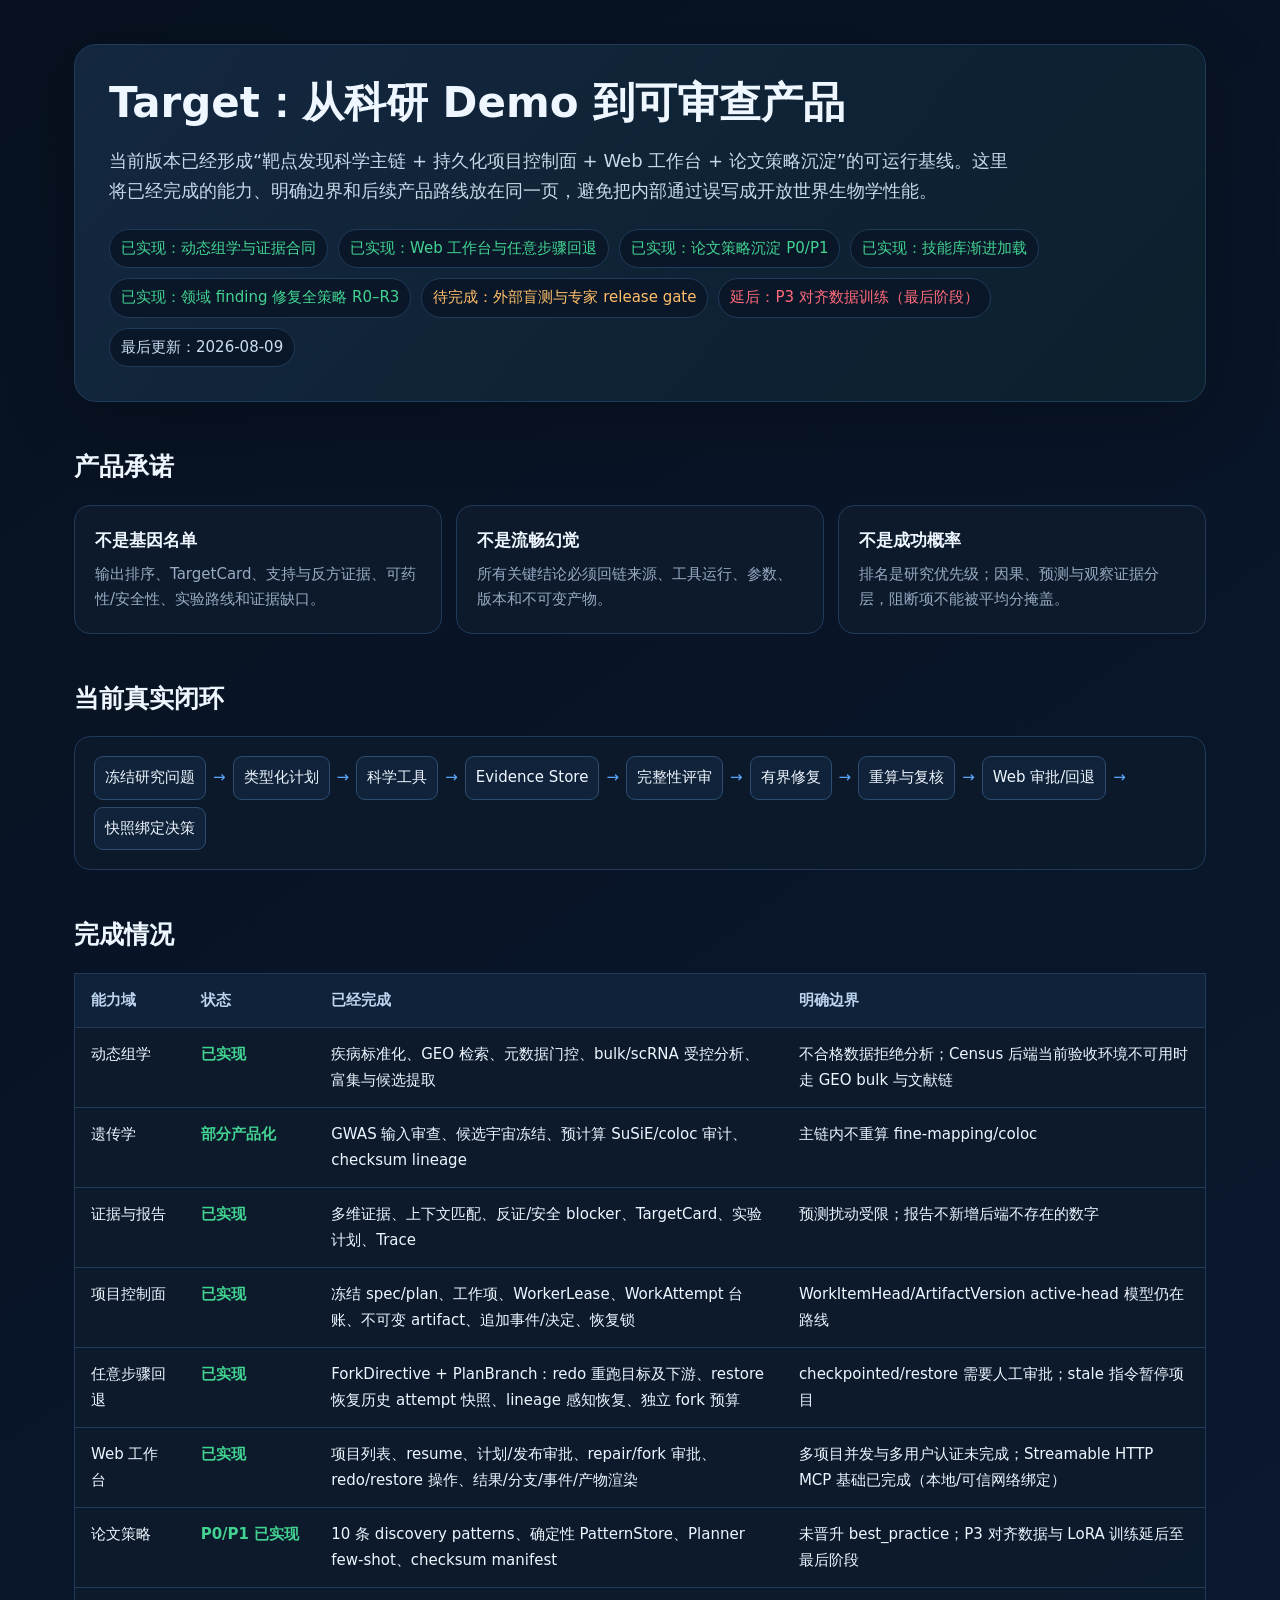
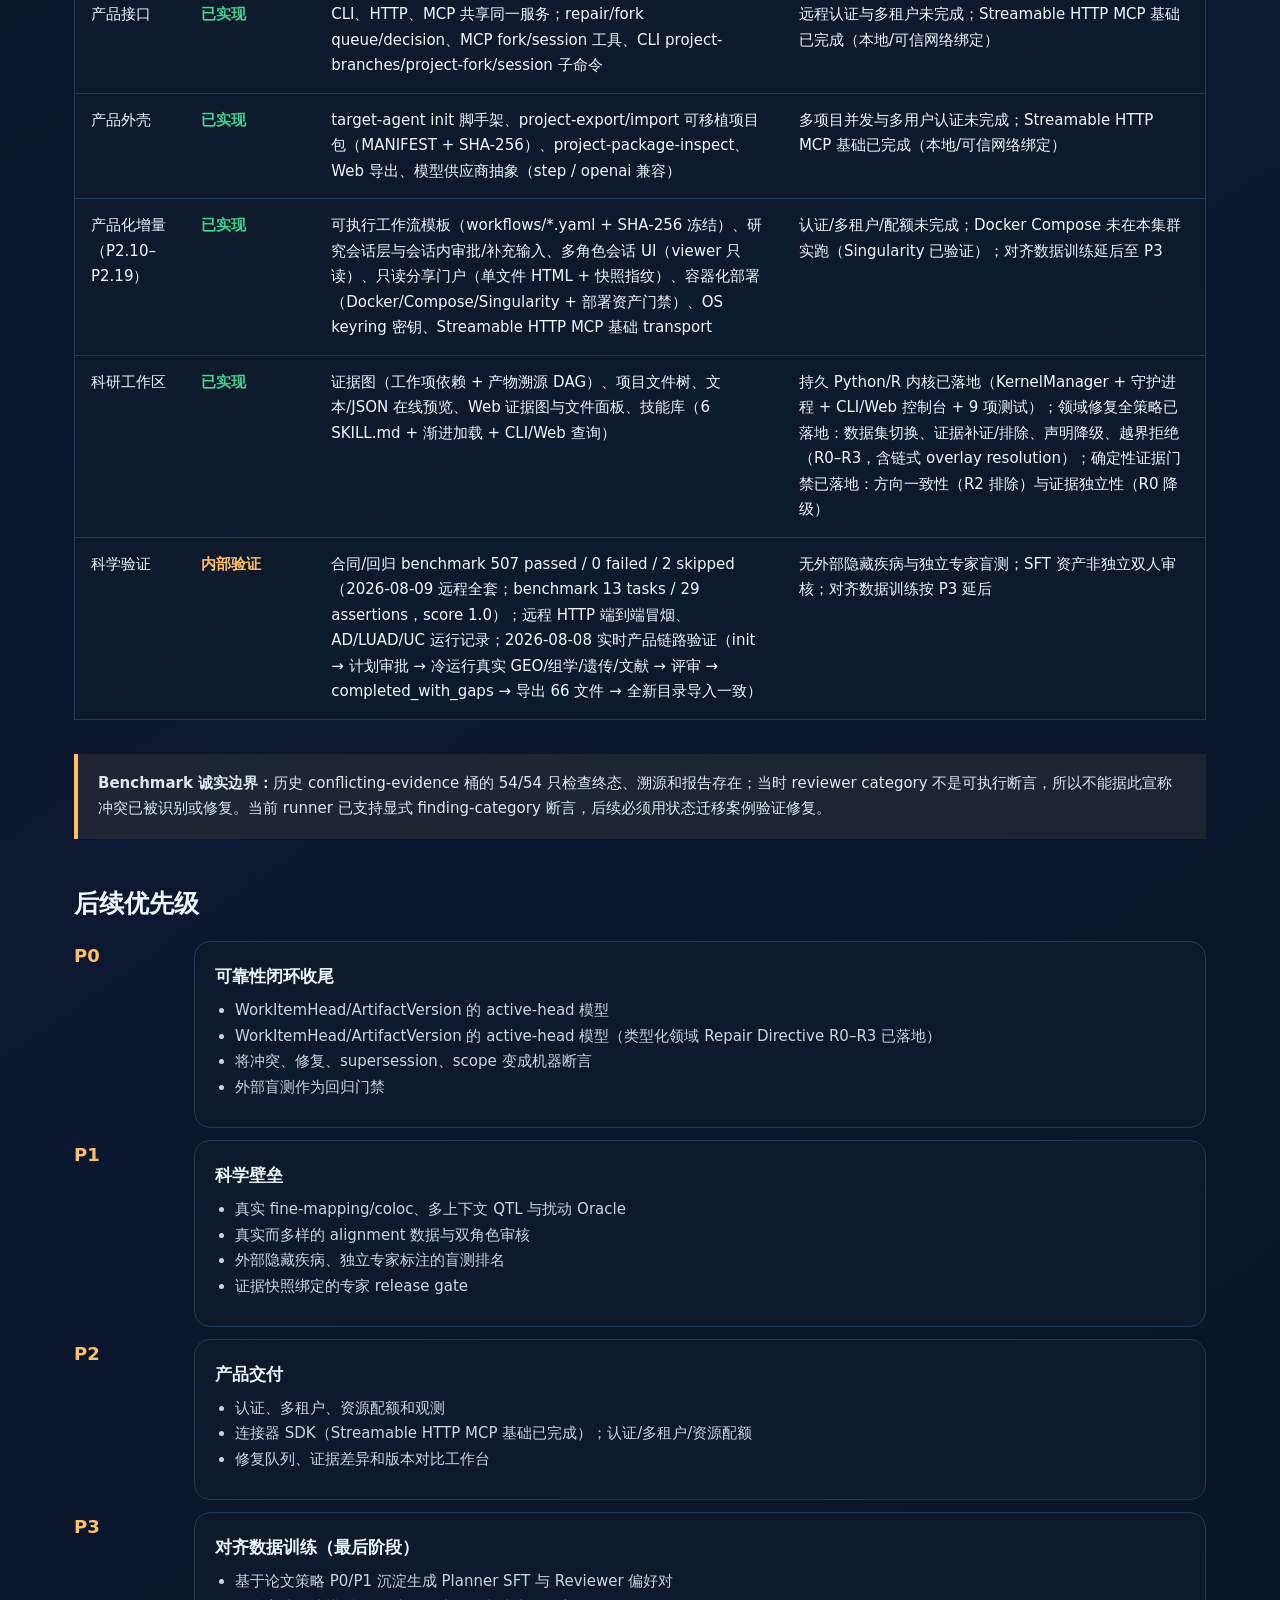
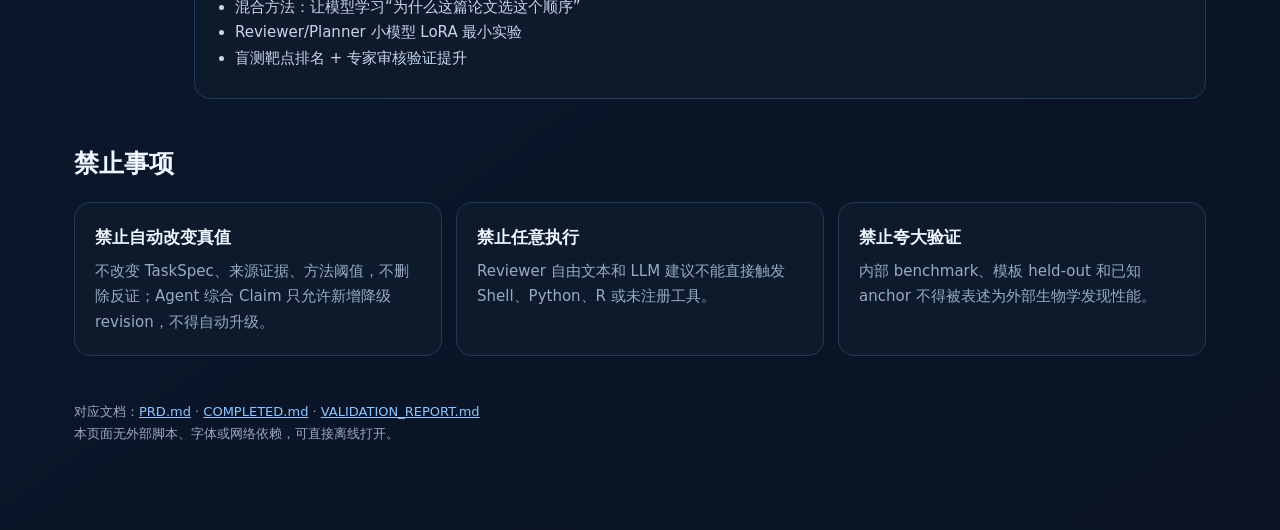
==== product_status.html @ 2c4bc769 "audit: reliability/security/product/scientific fixes, full suite green, benchmark refresh - contract" ====
<!doctype html>
<html lang="zh-CN">
<head>
  <meta charset="utf-8">
  <meta name="viewport" content="width=device-width,initial-scale=1">
  <title>Target 产品状态与后续 PRD</title>
  <style>
    :root{--bg:#07111f;--panel:#0d1b2d;--panel2:#11233a;--text:#eef6ff;--muted:#98abc3;--line:#203a59;--blue:#5da9ff;--green:#42d392;--amber:#ffbf69;--red:#ff6b7a;--max:1180px}
    *{box-sizing:border-box} body{margin:0;background:linear-gradient(145deg,#07111f 0%,#0b1830 55%,#091322 100%);color:var(--text);font:15px/1.7 system-ui,-apple-system,"Segoe UI","Microsoft YaHei",sans-serif}
    a{color:#8ec5ff}.wrap{max-width:var(--max);margin:auto;padding:44px 24px 72px}.hero{padding:34px;border:1px solid var(--line);border-radius:22px;background:linear-gradient(135deg,rgba(93,169,255,.14),rgba(66,211,146,.06));box-shadow:0 18px 70px rgba(0,0,0,.22)}
    h1{font-size:42px;line-height:1.16;margin:0 0 12px}h2{font-size:25px;margin:44px 0 16px}h3{font-size:17px;margin:0 0 7px}.lead{font-size:18px;color:#c8d8ea;max-width:900px}.badges{display:flex;gap:10px;flex-wrap:wrap;margin-top:22px}.badge{padding:6px 11px;border-radius:999px;border:1px solid var(--line);background:#0a1728;color:#caddf3}.ok{color:var(--green)}.next{color:var(--amber)}.stop{color:var(--red)}
    .grid{display:grid;grid-template-columns:repeat(3,1fr);gap:14px}.card{background:rgba(13,27,45,.9);border:1px solid var(--line);border-radius:16px;padding:20px}.card p{color:var(--muted);margin:5px 0 0}.wide{grid-column:span 2}.matrix{width:100%;border-collapse:collapse;background:rgba(13,27,45,.9);border:1px solid var(--line)}th,td{padding:14px 16px;text-align:left;border-bottom:1px solid var(--line);vertical-align:top}th{color:#bcd4ee;background:#102239}.state{font-weight:700;white-space:nowrap}.flow{display:flex;gap:7px;flex-wrap:wrap;align-items:center;padding:19px;border:1px solid var(--line);border-radius:16px;background:#0b192a}.node{padding:8px 10px;border-radius:9px;background:var(--panel2);border:1px solid #2c4d70}.arrow{color:var(--blue)}
    .road{display:grid;grid-template-columns:100px 1fr;gap:12px 20px}.priority{font-weight:800;font-size:18px;color:var(--amber)}ul{margin:7px 0;padding-left:20px;color:#c6d6e8}.note{margin-top:34px;padding:17px 20px;border-left:4px solid var(--amber);background:rgba(255,191,105,.08);color:#dce7f3}.footer{margin-top:45px;color:var(--muted);font-size:13px}
    @media(max-width:800px){h1{font-size:32px}.grid{grid-template-columns:1fr}.wide{grid-column:auto}.road{grid-template-columns:1fr}.matrix{font-size:13px}th,td{padding:10px}}
  </style>
</head>
<body><main class="wrap">
  <section class="hero">
    <h1>Target：从科研 Demo 到可审查产品</h1>
    <p class="lead">当前版本已经形成“靶点发现科学主链 + 持久化项目控制面 + Web 工作台 + 论文策略沉淀”的可运行基线。这里将已经完成的能力、明确边界和后续产品路线放在同一页，避免把内部通过误写成开放世界生物学性能。</p>
    <div class="badges"><span class="badge ok">已实现：动态组学与证据合同</span><span class="badge ok">已实现：Web 工作台与任意步骤回退</span><span class="badge ok">已实现：论文策略沉淀 P0/P1</span><span class="badge ok">已实现：技能库渐进加载</span><span class="badge ok">已实现：领域 finding 修复全策略 R0–R3</span><span class="badge next">待完成：外部盲测与专家 release gate</span><span class="badge stop">延后：P3 对齐数据训练（最后阶段）</span><span class="badge">最后更新：2026-08-09</span></div>
  </section>

  <h2>产品承诺</h2>
  <div class="grid">
    <article class="card"><h3>不是基因名单</h3><p>输出排序、TargetCard、支持与反方证据、可药性/安全性、实验路线和证据缺口。</p></article>
    <article class="card"><h3>不是流畅幻觉</h3><p>所有关键结论必须回链来源、工具运行、参数、版本和不可变产物。</p></article>
    <article class="card"><h3>不是成功概率</h3><p>排名是研究优先级；因果、预测与观察证据分层，阻断项不能被平均分掩盖。</p></article>
  </div>

  <h2>当前真实闭环</h2>
  <div class="flow"><span class="node">冻结研究问题</span><span class="arrow">→</span><span class="node">类型化计划</span><span class="arrow">→</span><span class="node">科学工具</span><span class="arrow">→</span><span class="node">Evidence Store</span><span class="arrow">→</span><span class="node">完整性评审</span><span class="arrow">→</span><span class="node">有界修复</span><span class="arrow">→</span><span class="node">重算与复核</span><span class="arrow">→</span><span class="node">Web 审批/回退</span><span class="arrow">→</span><span class="node">快照绑定决策</span></div>

  <h2>完成情况</h2>
  <table class="matrix"><thead><tr><th>能力域</th><th>状态</th><th>已经完成</th><th>明确边界</th></tr></thead><tbody>
    <tr><td>动态组学</td><td class="state ok">已实现</td><td>疾病标准化、GEO 检索、元数据门控、bulk/scRNA 受控分析、富集与候选提取</td><td>不合格数据拒绝分析；Census 后端当前验收环境不可用时走 GEO bulk 与文献链</td></tr>
    <tr><td>遗传学</td><td class="state ok">部分产品化</td><td>GWAS 输入审查、候选宇宙冻结、预计算 SuSiE/coloc 审计、checksum lineage</td><td>主链内不重算 fine-mapping/coloc</td></tr>
    <tr><td>证据与报告</td><td class="state ok">已实现</td><td>多维证据、上下文匹配、反证/安全 blocker、TargetCard、实验计划、Trace</td><td>预测扰动受限；报告不新增后端不存在的数字</td></tr>
    <tr><td>项目控制面</td><td class="state ok">已实现</td><td>冻结 spec/plan、工作项、WorkerLease、WorkAttempt 台账、不可变 artifact、追加事件/决定、恢复锁</td><td>WorkItemHead/ArtifactVersion active-head 模型仍在路线</td></tr>
    <tr><td>任意步骤回退</td><td class="state ok">已实现</td><td>ForkDirective + PlanBranch：redo 重跑目标及下游、restore 恢复历史 attempt 快照、lineage 感知恢复、独立 fork 预算</td><td>checkpointed/restore 需要人工审批；stale 指令暂停项目</td></tr>
    <tr><td>Web 工作台</td><td class="state ok">已实现</td><td>项目列表、resume、计划/发布审批、repair/fork 审批、redo/restore 操作、结果/分支/事件/产物渲染</td><td>多项目并发与多用户认证未完成；Streamable HTTP MCP 基础已完成（本地/可信网络绑定）</td></tr>
    <tr><td>论文策略</td><td class="state ok">P0/P1 已实现</td><td>10 条 discovery patterns、确定性 PatternStore、Planner few-shot、checksum manifest</td><td>未晋升 best_practice；P3 对齐数据与 LoRA 训练延后至最后阶段</td></tr>
    <tr><td>产品接口</td><td class="state ok">已实现</td><td>CLI、HTTP、MCP 共享同一服务；repair/fork queue/decision、MCP fork/session 工具、CLI project-branches/project-fork/session 子命令</td><td>远程认证与多租户未完成；Streamable HTTP MCP 基础已完成（本地/可信网络绑定）</td></tr>
    <tr><td>产品外壳</td><td class="state ok">已实现</td><td>target-agent init 脚手架、project-export/import 可移植项目包（MANIFEST + SHA-256）、project-package-inspect、Web 导出、模型供应商抽象（step / openai 兼容）</td><td>多项目并发与多用户认证未完成；Streamable HTTP MCP 基础已完成（本地/可信网络绑定）</td></tr>
    <tr><td>产品化增量（P2.10–P2.19）</td><td class="state ok">已实现</td><td>可执行工作流模板（workflows/*.yaml + SHA-256 冻结）、研究会话层与会话内审批/补充输入、多角色会话 UI（viewer 只读）、只读分享门户（单文件 HTML + 快照指纹）、容器化部署（Docker/Compose/Singularity + 部署资产门禁）、OS keyring 密钥、Streamable HTTP MCP 基础 transport</td><td>认证/多租户/配额未完成；Docker Compose 未在本集群实跑（Singularity 已验证）；对齐数据训练延后至 P3</td></tr>
    <tr><td>科研工作区</td><td class="state ok">已实现</td><td>证据图（工作项依赖 + 产物溯源 DAG）、项目文件树、文本/JSON 在线预览、Web 证据图与文件面板、技能库（6 SKILL.md + 渐进加载 + CLI/Web 查询）</td><td>持久 Python/R 内核已落地（KernelManager + 守护进程 + CLI/Web 控制台 + 9 项测试）；领域修复全策略已落地：数据集切换、证据补证/排除、声明降级、越界拒绝（R0–R3，含链式 overlay resolution）；确定性证据门禁已落地：方向一致性（R2 排除）与证据独立性（R0 降级）</td></tr>
    <tr><td>科学验证</td><td class="state next">内部验证</td><td>合同/回归 benchmark 507 passed / 0 failed / 2 skipped（2026-08-09 远程全套；benchmark 13 tasks / 29 assertions，score 1.0）；远程 HTTP 端到端冒烟、AD/LUAD/UC 运行记录；2026-08-08 实时产品链路验证（init → 计划审批 → 冷运行真实 GEO/组学/遗传/文献 → 评审 → completed_with_gaps → 导出 66 文件 → 全新目录导入一致）</td><td>无外部隐藏疾病与独立专家盲测；SFT 资产非独立双人审核；对齐数据训练按 P3 延后</td></tr>
  </tbody></table>

  <div class="note"><strong>Benchmark 诚实边界：</strong>历史 conflicting-evidence 桶的 54/54 只检查终态、溯源和报告存在；当时 reviewer category 不是可执行断言，所以不能据此宣称冲突已被识别或修复。当前 runner 已支持显式 finding-category 断言，后续必须用状态迁移案例验证修复。</div>

  <h2>后续优先级</h2>
  <div class="road">
    <div class="priority">P0</div><div class="card"><h3>可靠性闭环收尾</h3><ul><li>WorkItemHead/ArtifactVersion 的 active-head 模型</li><li>WorkItemHead/ArtifactVersion 的 active-head 模型（类型化领域 Repair Directive R0–R3 已落地）</li><li>将冲突、修复、supersession、scope 变成机器断言</li><li>外部盲测作为回归门禁</li></ul></div>
    <div class="priority">P1</div><div class="card"><h3>科学壁垒</h3><ul><li>真实 fine-mapping/coloc、多上下文 QTL 与扰动 Oracle</li><li>真实而多样的 alignment 数据与双角色审核</li><li>外部隐藏疾病、独立专家标注的盲测排名</li><li>证据快照绑定的专家 release gate</li></ul></div>
    <div class="priority">P2</div><div class="card"><h3>产品交付</h3><ul><li>认证、多租户、资源配额和观测</li><li>连接器 SDK（Streamable HTTP MCP 基础已完成）；认证/多租户/资源配额</li><li>修复队列、证据差异和版本对比工作台</li></ul></div>
    <div class="priority">P3</div><div class="card"><h3>对齐数据训练（最后阶段）</h3><ul><li>基于论文策略 P0/P1 沉淀生成 Planner SFT 与 Reviewer 偏好对</li><li>混合方法：让模型学习“为什么这篇论文选这个顺序”</li><li>Reviewer/Planner 小模型 LoRA 最小实验</li><li>盲测靶点排名 + 专家审核验证提升</li></ul></div>
  </div>

  <h2>禁止事项</h2>
  <div class="grid"><article class="card"><h3>禁止自动改变真值</h3><p>不改变 TaskSpec、来源证据、方法阈值，不删除反证；Agent 综合 Claim 只允许新增降级 revision，不得自动升级。</p></article><article class="card"><h3>禁止任意执行</h3><p>Reviewer 自由文本和 LLM 建议不能直接触发 Shell、Python、R 或未注册工具。</p></article><article class="card"><h3>禁止夸大验证</h3><p>内部 benchmark、模板 held-out 和已知 anchor 不得被表述为外部生物学发现性能。</p></article></div>

  <p class="footer">对应文档：<a href="PRD.md">PRD.md</a> · <a href="COMPLETED.md">COMPLETED.md</a> · <a href="docs/VALIDATION_REPORT.md">VALIDATION_REPORT.md</a><br>本页面无外部脚本、字体或网络依赖，可直接离线打开。</p>
</main></body></html>
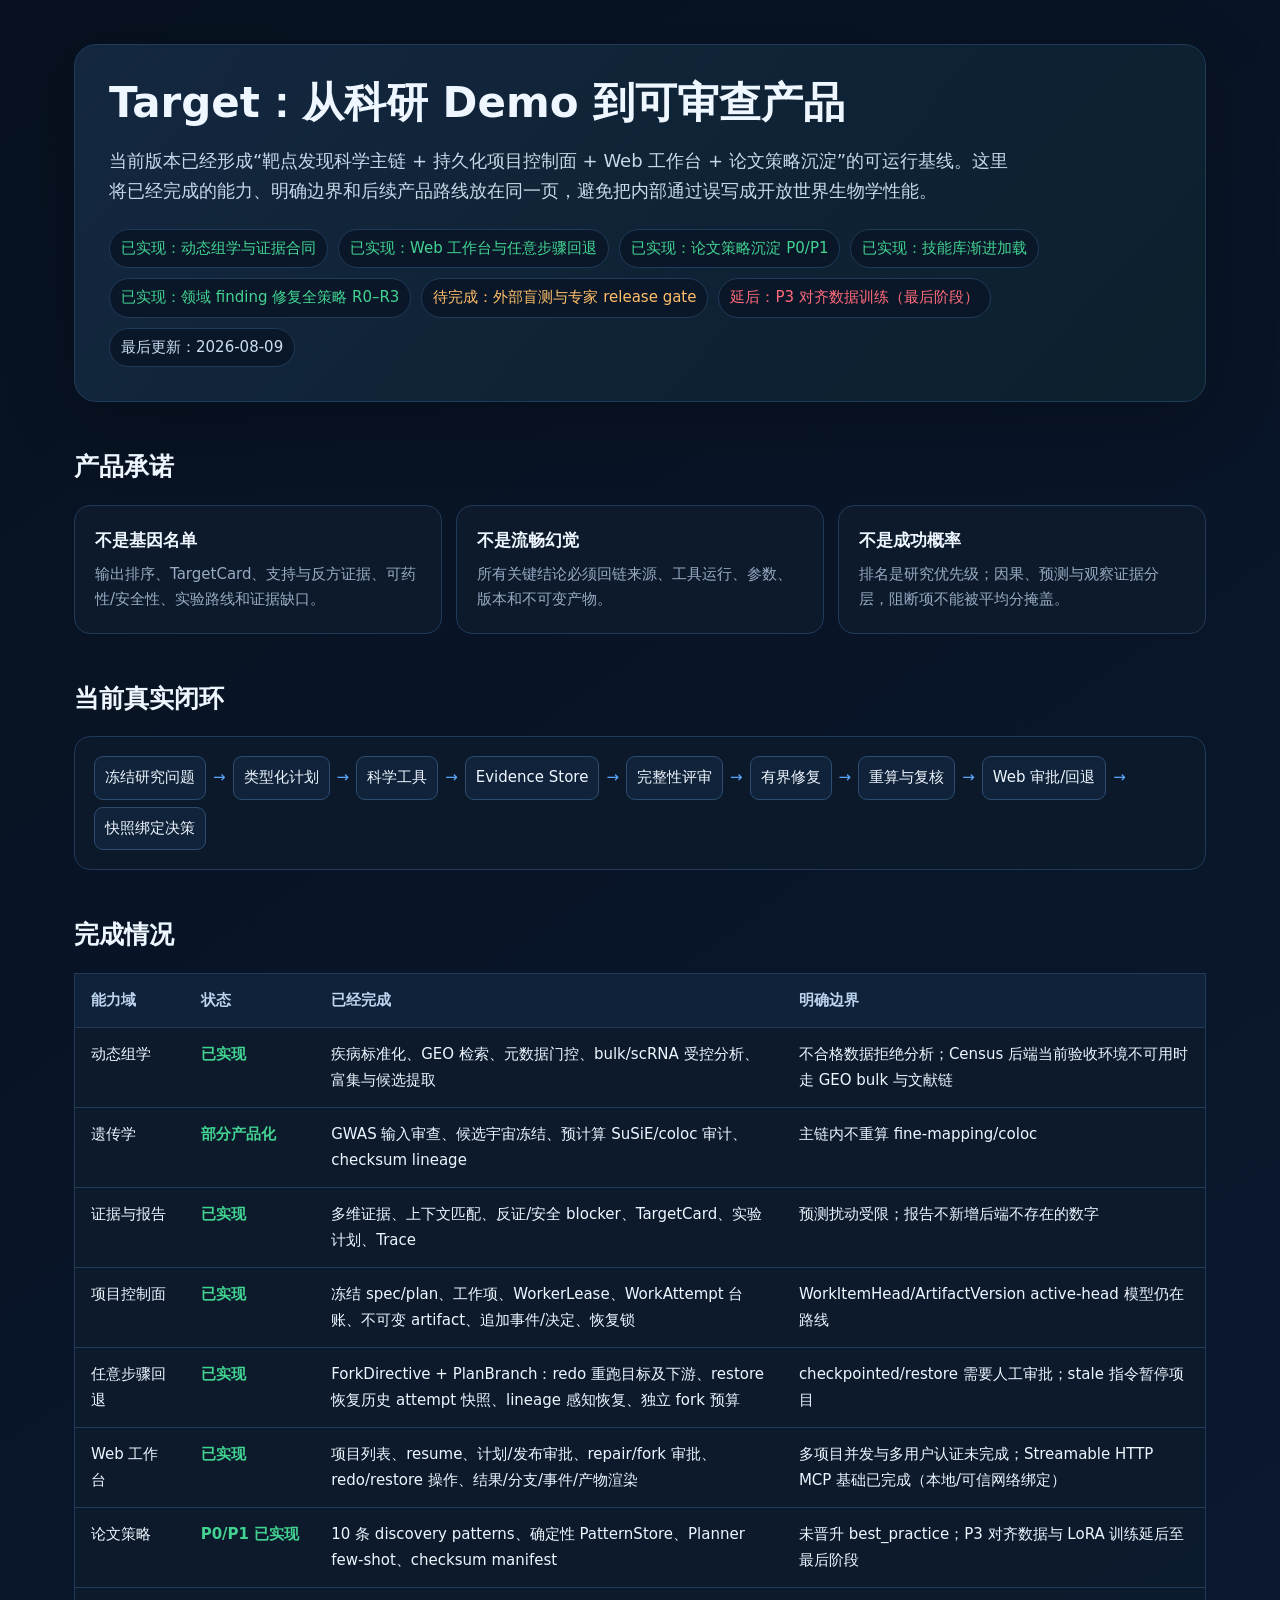
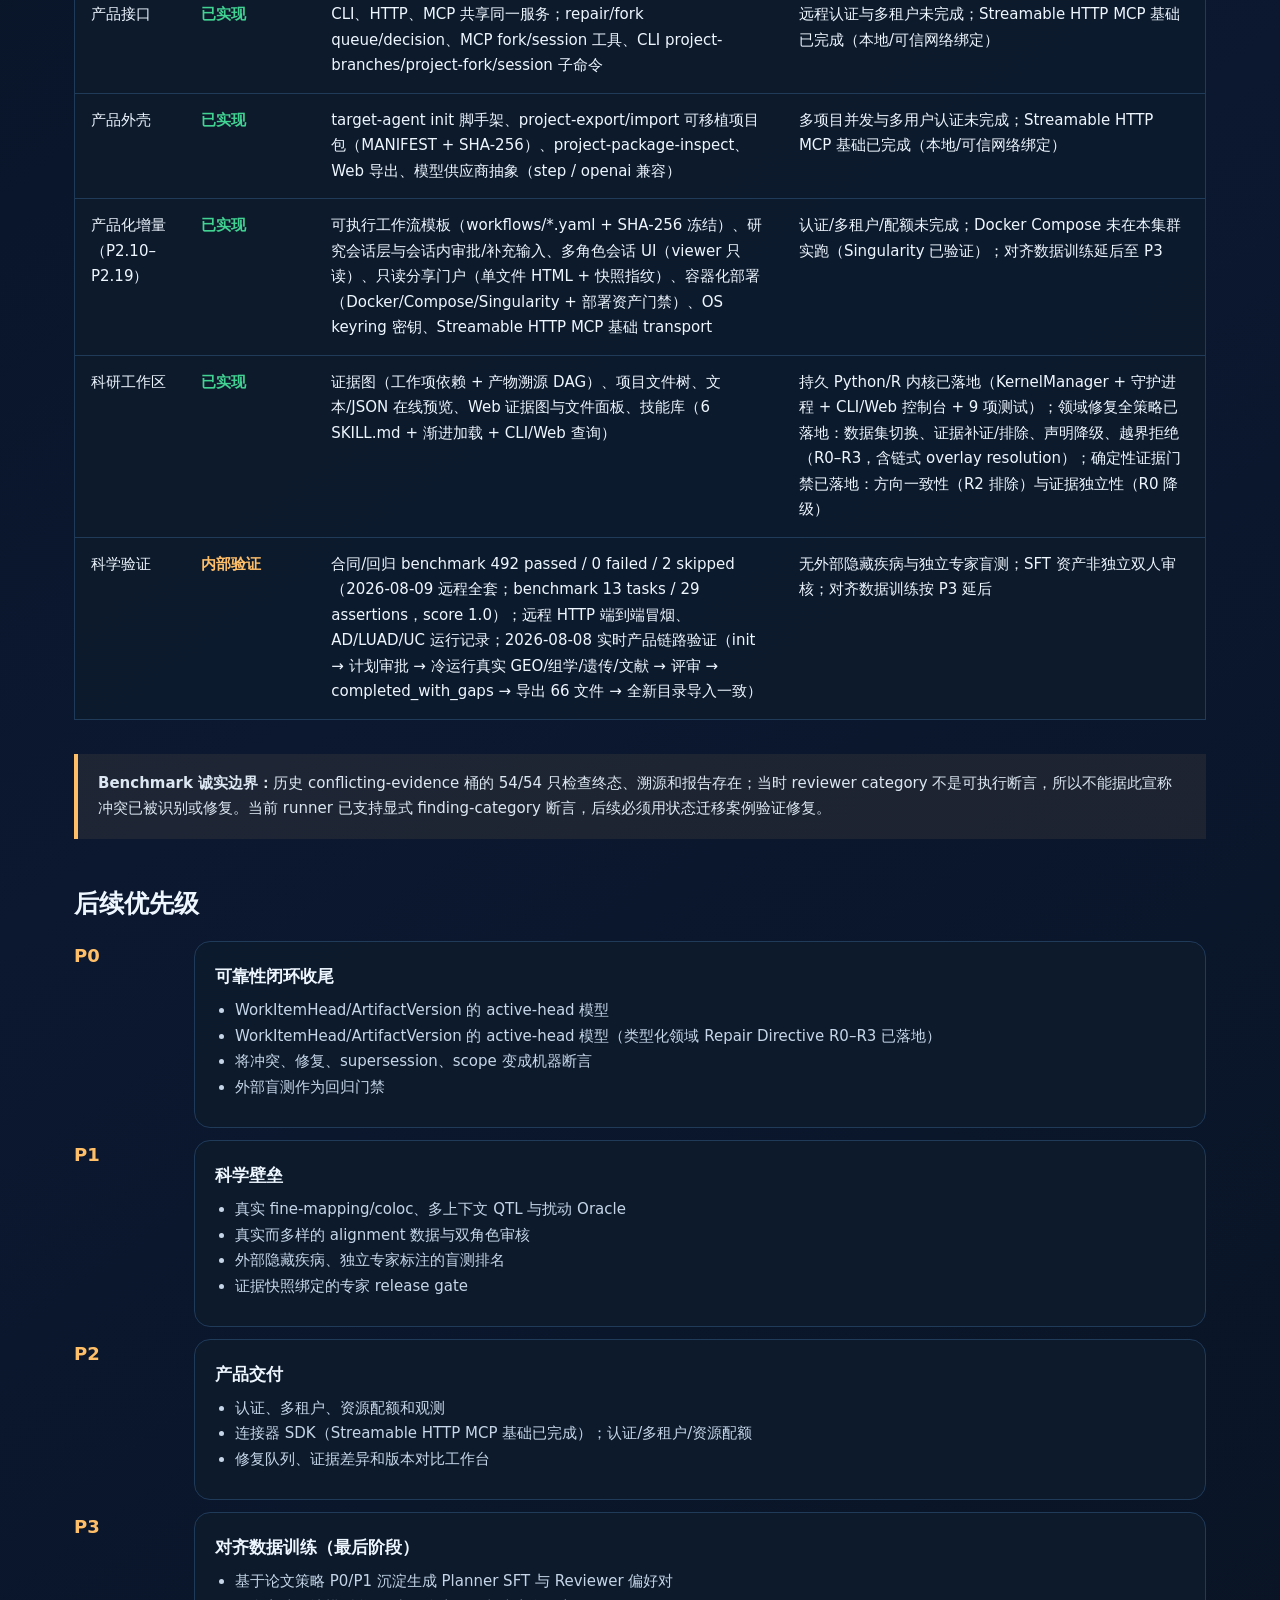
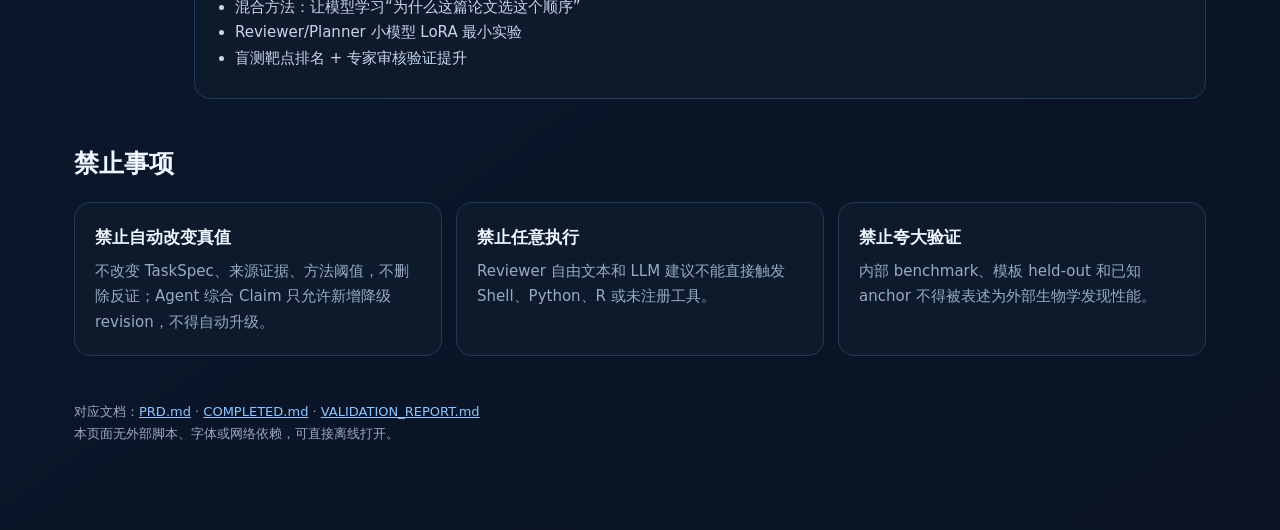
==== commit 38cf9764: "docs: correct audit-round test counts (492 passed/2 skipped) and record main push status" ====
--- a/product_status.html
+++ b/product_status.html
@@ -44,7 +44,7 @@
     <tr><td>产品外壳</td><td class="state ok">已实现</td><td>target-agent init 脚手架、project-export/import 可移植项目包（MANIFEST + SHA-256）、project-package-inspect、Web 导出、模型供应商抽象（step / openai 兼容）</td><td>多项目并发与多用户认证未完成；Streamable HTTP MCP 基础已完成（本地/可信网络绑定）</td></tr>
     <tr><td>产品化增量（P2.10–P2.19）</td><td class="state ok">已实现</td><td>可执行工作流模板（workflows/*.yaml + SHA-256 冻结）、研究会话层与会话内审批/补充输入、多角色会话 UI（viewer 只读）、只读分享门户（单文件 HTML + 快照指纹）、容器化部署（Docker/Compose/Singularity + 部署资产门禁）、OS keyring 密钥、Streamable HTTP MCP 基础 transport</td><td>认证/多租户/配额未完成；Docker Compose 未在本集群实跑（Singularity 已验证）；对齐数据训练延后至 P3</td></tr>
     <tr><td>科研工作区</td><td class="state ok">已实现</td><td>证据图（工作项依赖 + 产物溯源 DAG）、项目文件树、文本/JSON 在线预览、Web 证据图与文件面板、技能库（6 SKILL.md + 渐进加载 + CLI/Web 查询）</td><td>持久 Python/R 内核已落地（KernelManager + 守护进程 + CLI/Web 控制台 + 9 项测试）；领域修复全策略已落地：数据集切换、证据补证/排除、声明降级、越界拒绝（R0–R3，含链式 overlay resolution）；确定性证据门禁已落地：方向一致性（R2 排除）与证据独立性（R0 降级）</td></tr>
-    <tr><td>科学验证</td><td class="state next">内部验证</td><td>合同/回归 benchmark 507 passed / 0 failed / 2 skipped（2026-08-09 远程全套；benchmark 13 tasks / 29 assertions，score 1.0）；远程 HTTP 端到端冒烟、AD/LUAD/UC 运行记录；2026-08-08 实时产品链路验证（init → 计划审批 → 冷运行真实 GEO/组学/遗传/文献 → 评审 → completed_with_gaps → 导出 66 文件 → 全新目录导入一致）</td><td>无外部隐藏疾病与独立专家盲测；SFT 资产非独立双人审核；对齐数据训练按 P3 延后</td></tr>
+    <tr><td>科学验证</td><td class="state next">内部验证</td><td>合同/回归 benchmark 492 passed / 0 failed / 2 skipped（2026-08-09 远程全套；benchmark 13 tasks / 29 assertions，score 1.0）；远程 HTTP 端到端冒烟、AD/LUAD/UC 运行记录；2026-08-08 实时产品链路验证（init → 计划审批 → 冷运行真实 GEO/组学/遗传/文献 → 评审 → completed_with_gaps → 导出 66 文件 → 全新目录导入一致）</td><td>无外部隐藏疾病与独立专家盲测；SFT 资产非独立双人审核；对齐数据训练按 P3 延后</td></tr>
   </tbody></table>
 
   <div class="note"><strong>Benchmark 诚实边界：</strong>历史 conflicting-evidence 桶的 54/54 只检查终态、溯源和报告存在；当时 reviewer category 不是可执行断言，所以不能据此宣称冲突已被识别或修复。当前 runner 已支持显式 finding-category 断言，后续必须用状态迁移案例验证修复。</div>
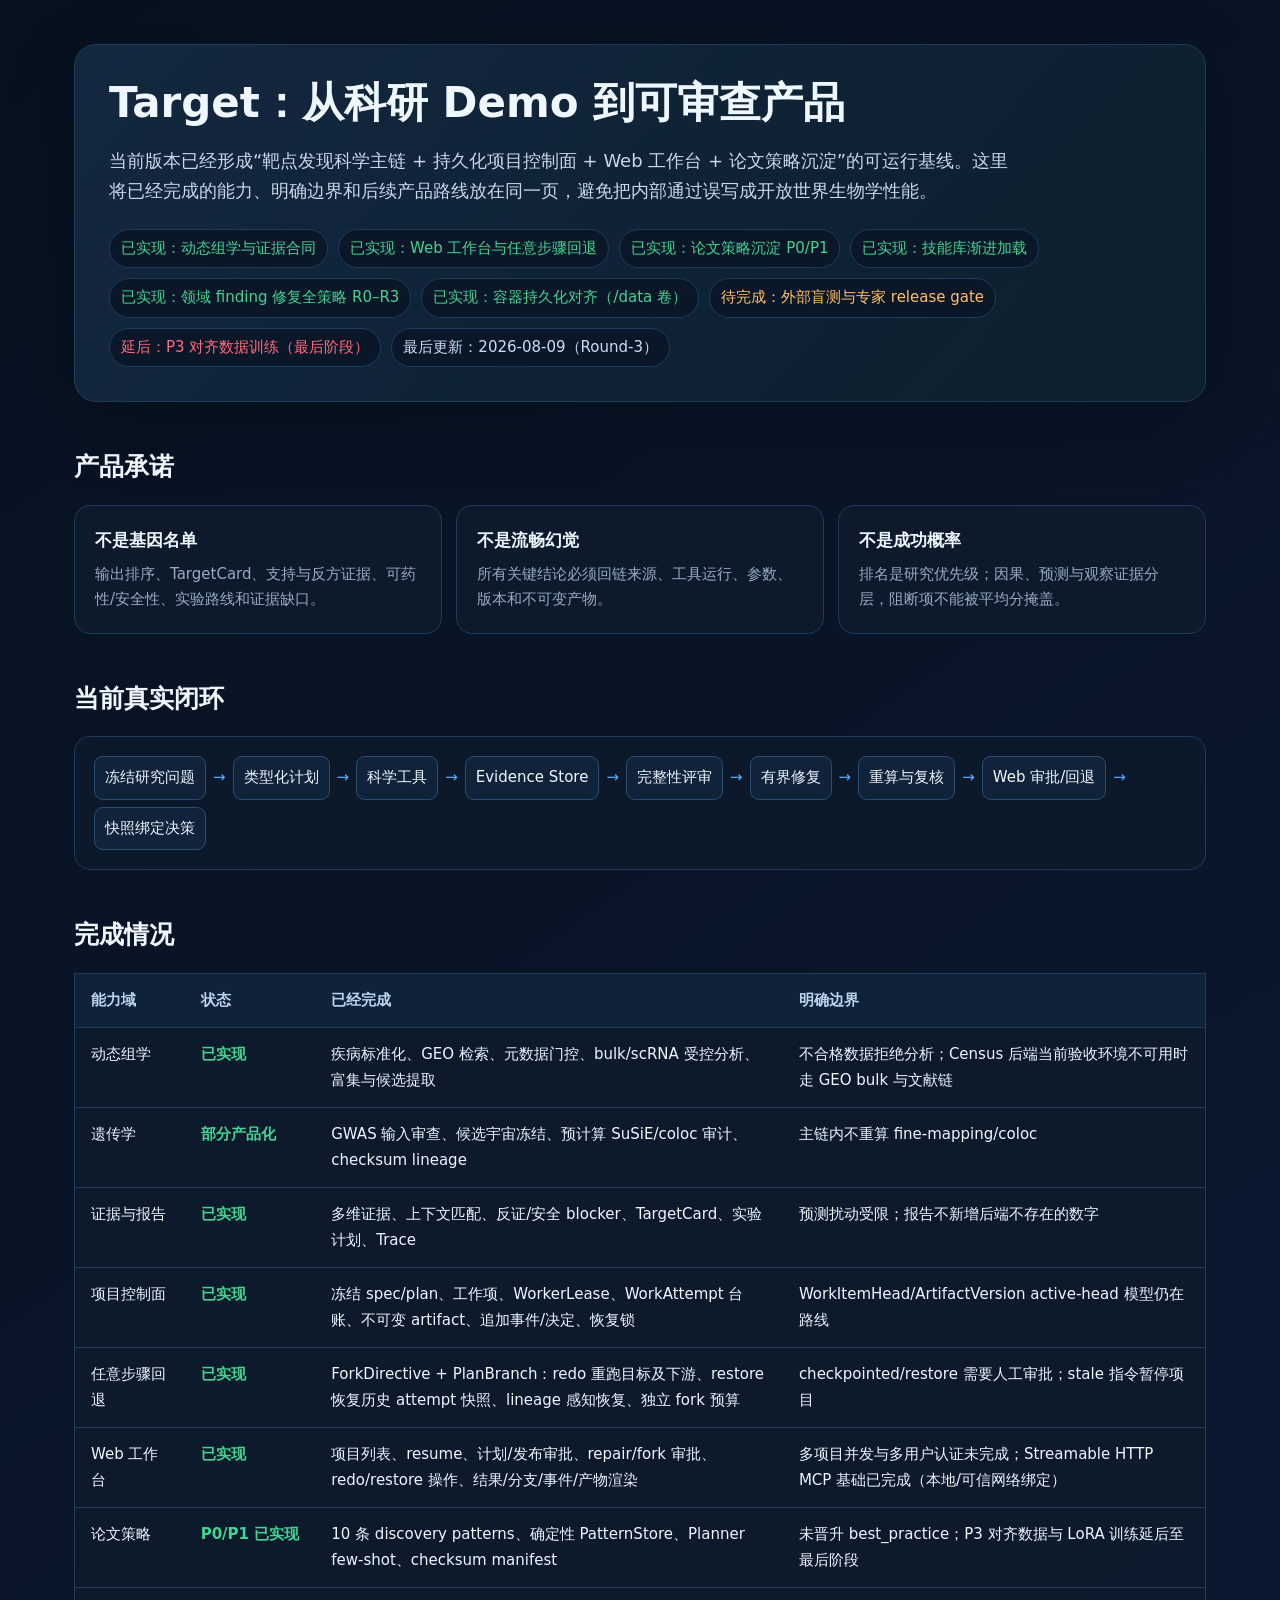
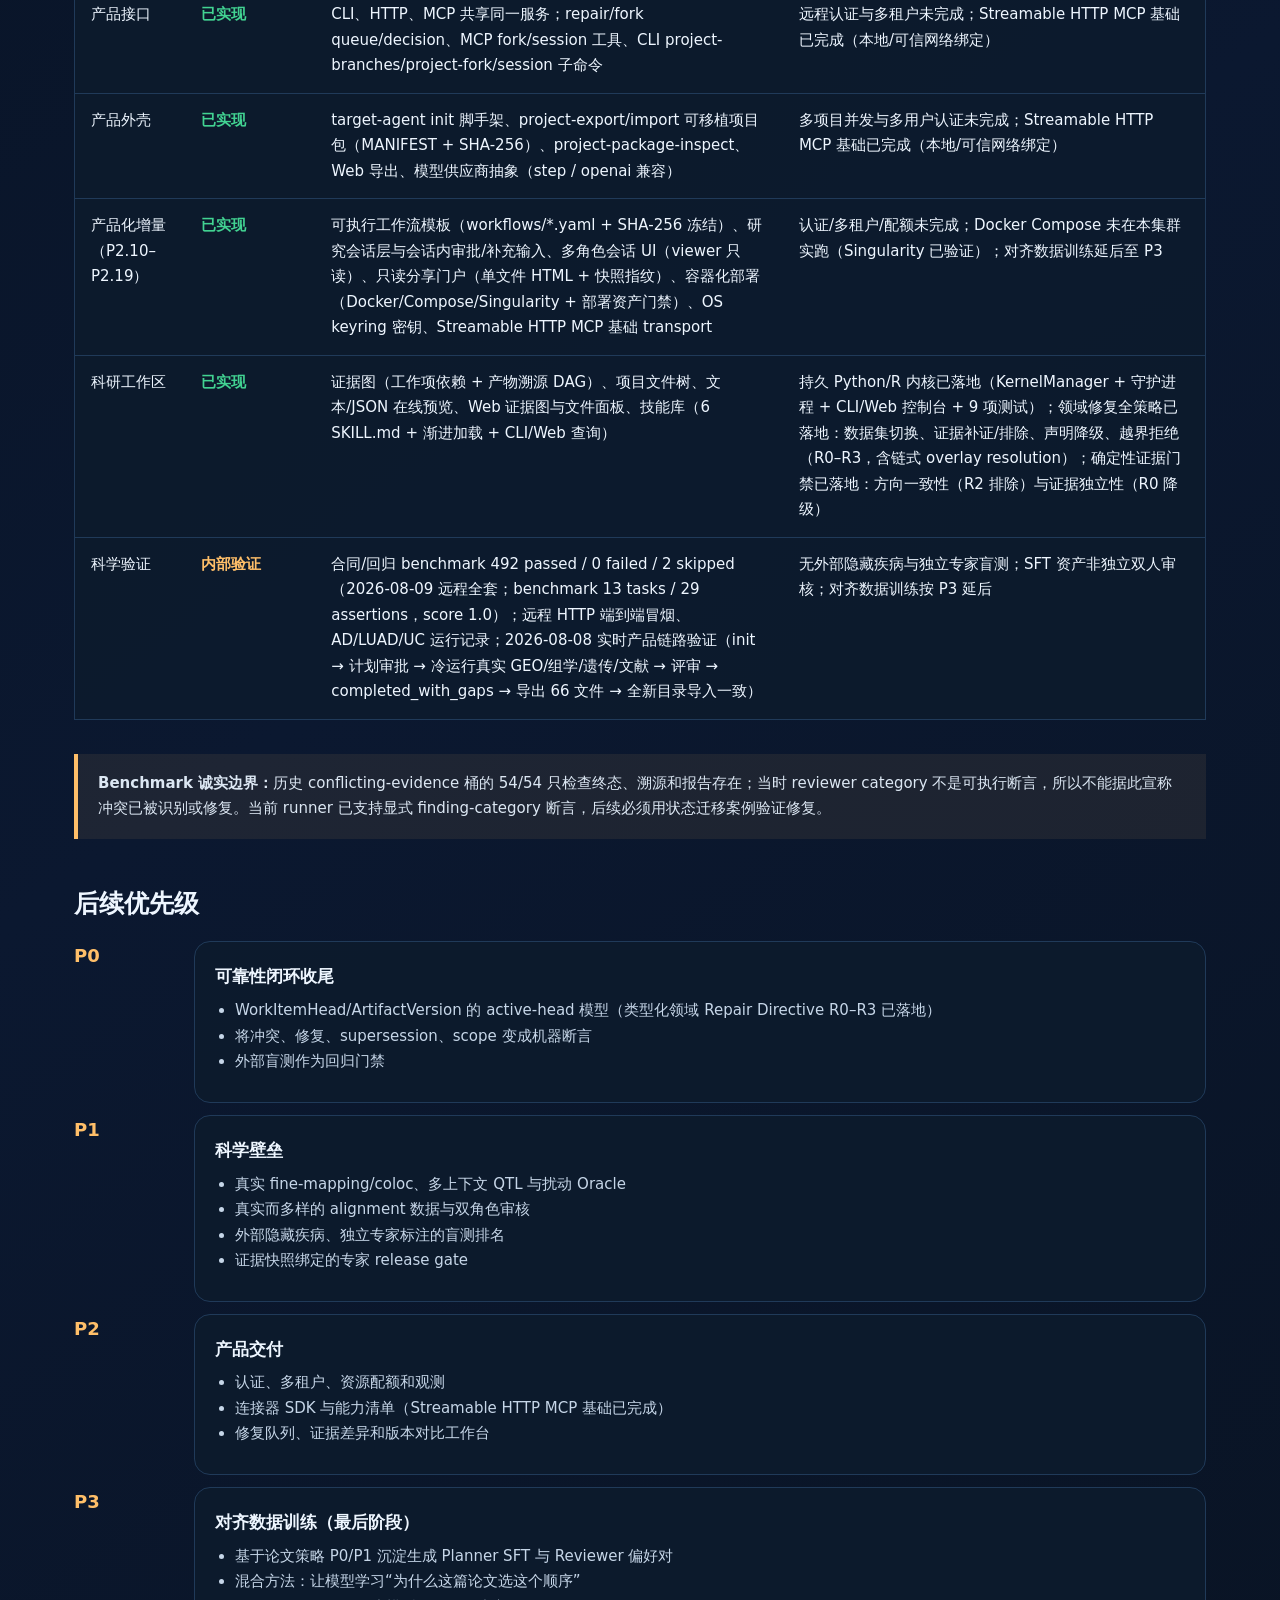
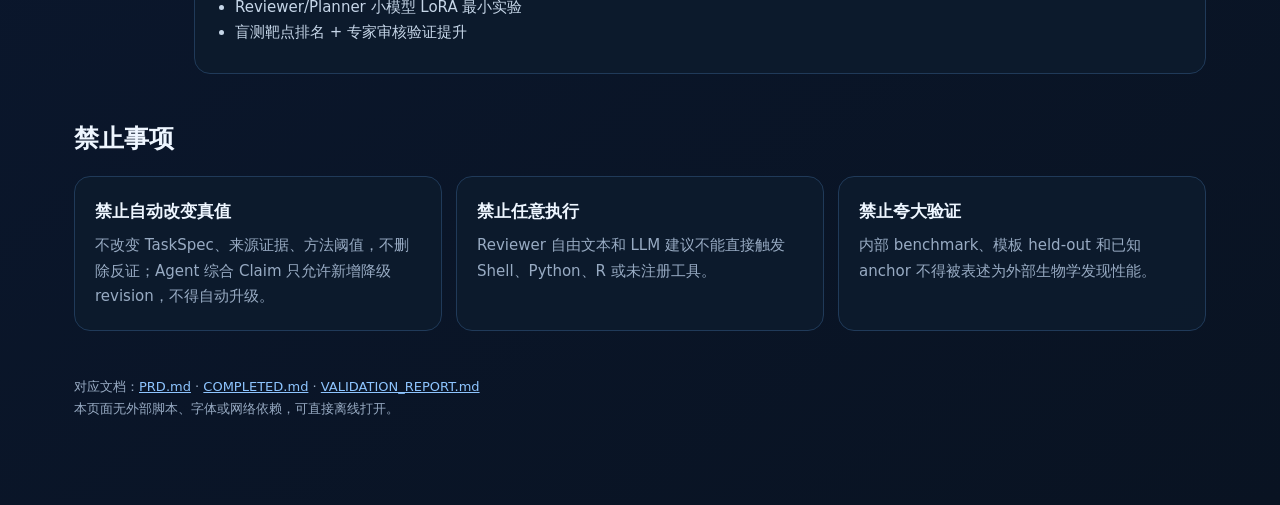
==== commit 61c1b134: "round3: science evidence-chain hardening, product persistence, quality gates, CI fix - genetics: non" ====
--- a/product_status.html
+++ b/product_status.html
@@ -18,7 +18,7 @@
   <section class="hero">
     <h1>Target：从科研 Demo 到可审查产品</h1>
     <p class="lead">当前版本已经形成“靶点发现科学主链 + 持久化项目控制面 + Web 工作台 + 论文策略沉淀”的可运行基线。这里将已经完成的能力、明确边界和后续产品路线放在同一页，避免把内部通过误写成开放世界生物学性能。</p>
-    <div class="badges"><span class="badge ok">已实现：动态组学与证据合同</span><span class="badge ok">已实现：Web 工作台与任意步骤回退</span><span class="badge ok">已实现：论文策略沉淀 P0/P1</span><span class="badge ok">已实现：技能库渐进加载</span><span class="badge ok">已实现：领域 finding 修复全策略 R0–R3</span><span class="badge next">待完成：外部盲测与专家 release gate</span><span class="badge stop">延后：P3 对齐数据训练（最后阶段）</span><span class="badge">最后更新：2026-08-09</span></div>
+    <div class="badges"><span class="badge ok">已实现：动态组学与证据合同</span><span class="badge ok">已实现：Web 工作台与任意步骤回退</span><span class="badge ok">已实现：论文策略沉淀 P0/P1</span><span class="badge ok">已实现：技能库渐进加载</span><span class="badge ok">已实现：领域 finding 修复全策略 R0–R3</span><span class="badge ok">已实现：容器持久化对齐（/data 卷）</span><span class="badge next">待完成：外部盲测与专家 release gate</span><span class="badge stop">延后：P3 对齐数据训练（最后阶段）</span><span class="badge">最后更新：2026-08-09（Round-3）</span></div>
   </section>
 
   <h2>产品承诺</h2>
@@ -51,9 +51,9 @@
 
   <h2>后续优先级</h2>
   <div class="road">
-    <div class="priority">P0</div><div class="card"><h3>可靠性闭环收尾</h3><ul><li>WorkItemHead/ArtifactVersion 的 active-head 模型</li><li>WorkItemHead/ArtifactVersion 的 active-head 模型（类型化领域 Repair Directive R0–R3 已落地）</li><li>将冲突、修复、supersession、scope 变成机器断言</li><li>外部盲测作为回归门禁</li></ul></div>
+    <div class="priority">P0</div><div class="card"><h3>可靠性闭环收尾</h3><ul><li>WorkItemHead/ArtifactVersion 的 active-head 模型（类型化领域 Repair Directive R0–R3 已落地）</li><li>将冲突、修复、supersession、scope 变成机器断言</li><li>外部盲测作为回归门禁</li></ul></div>
     <div class="priority">P1</div><div class="card"><h3>科学壁垒</h3><ul><li>真实 fine-mapping/coloc、多上下文 QTL 与扰动 Oracle</li><li>真实而多样的 alignment 数据与双角色审核</li><li>外部隐藏疾病、独立专家标注的盲测排名</li><li>证据快照绑定的专家 release gate</li></ul></div>
-    <div class="priority">P2</div><div class="card"><h3>产品交付</h3><ul><li>认证、多租户、资源配额和观测</li><li>连接器 SDK（Streamable HTTP MCP 基础已完成）；认证/多租户/资源配额</li><li>修复队列、证据差异和版本对比工作台</li></ul></div>
+    <div class="priority">P2</div><div class="card"><h3>产品交付</h3><ul><li>认证、多租户、资源配额和观测</li><li>连接器 SDK 与能力清单（Streamable HTTP MCP 基础已完成）</li><li>修复队列、证据差异和版本对比工作台</li></ul></div>
     <div class="priority">P3</div><div class="card"><h3>对齐数据训练（最后阶段）</h3><ul><li>基于论文策略 P0/P1 沉淀生成 Planner SFT 与 Reviewer 偏好对</li><li>混合方法：让模型学习“为什么这篇论文选这个顺序”</li><li>Reviewer/Planner 小模型 LoRA 最小实验</li><li>盲测靶点排名 + 专家审核验证提升</li></ul></div>
   </div>
 
